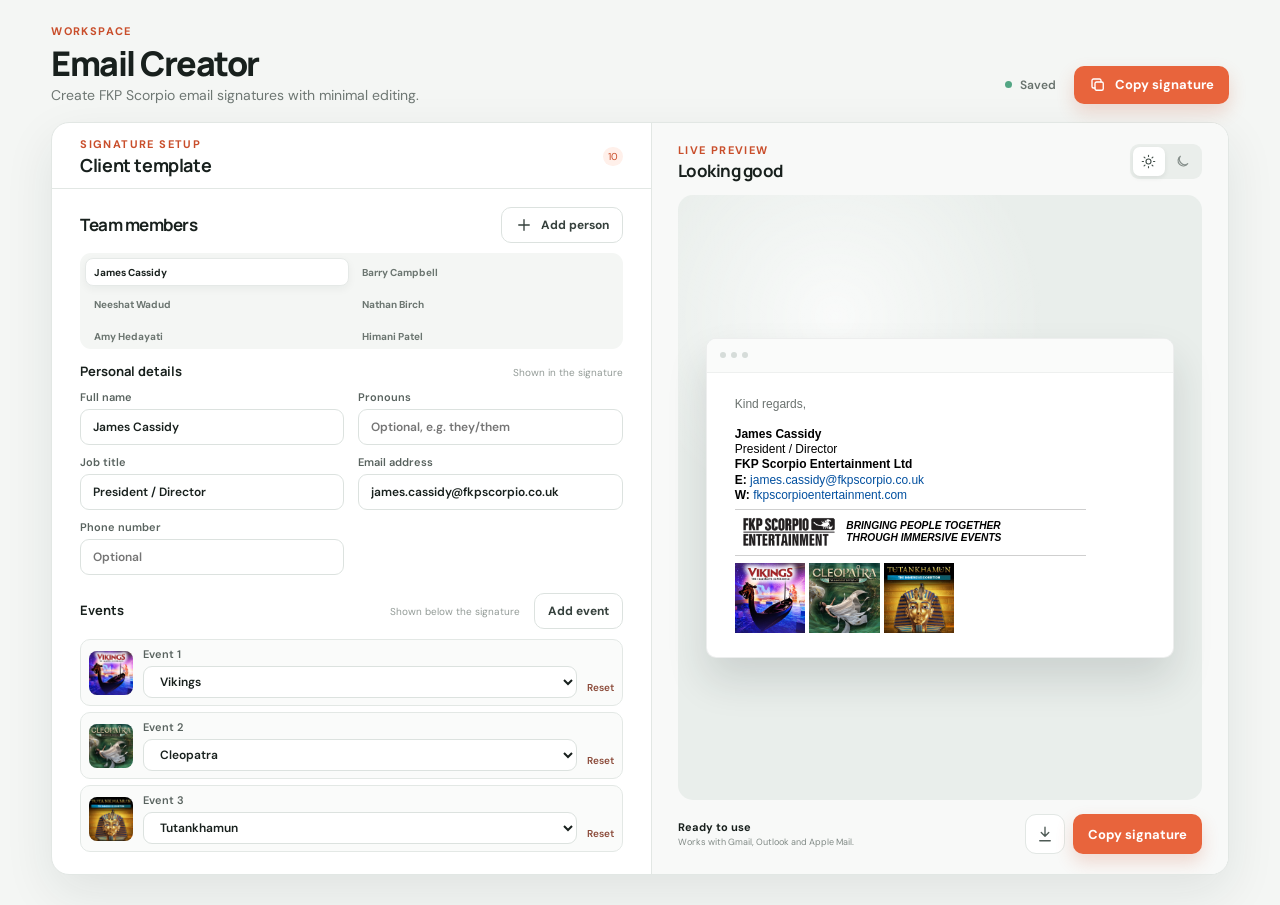
==== index.html @ 9ad5e72b "move files out of app" ====
<!doctype html>
<html lang="en">
  <head>
    <meta charset="UTF-8" />
    <meta name="viewport" content="width=device-width, initial-scale=1.0" />
    <meta
      name="description"
      content="A simple company email signature manager with live previews and email-safe HTML."
    />
    <title>Email Creator V2</title>
    <link rel="preconnect" href="https://fonts.googleapis.com" />
    <link rel="preconnect" href="https://fonts.gstatic.com" crossorigin />
    <link
      href="https://fonts.googleapis.com/css2?family=DM+Sans:wght@400;500;600;700&family=Manrope:wght@500;600;700;800&display=swap"
      rel="stylesheet"
    />
    <link rel="stylesheet" href="styles.css" />
  </head>
  <body>
    <div class="app-shell">
      <main class="main-content">
        <section class="page-heading">
          <div>
            <p class="eyebrow">Workspace</p>
            <h1>Email Creator</h1>
            <p>Create FKP Scorpio email signatures with minimal editing.</p>
          </div>
          <div class="heading-actions">
            <span class="saved-state" id="savedState">
              <span class="saved-dot"></span>
              Saved
            </span>
            <button class="button button-primary" id="copySignatureTop" type="button">
              <svg viewBox="0 0 24 24" aria-hidden="true">
                <rect x="8" y="8" width="11" height="11" rx="2"></rect>
                <path d="M16 8V6a2 2 0 0 0-2-2H6a2 2 0 0 0-2 2v8a2 2 0 0 0 2 2h2"></path>
              </svg>
              Copy signature
            </button>
          </div>
        </section>

        <div class="workspace">
          <section class="editor-panel">
            <div class="editor-header">
              <div>
                <p class="eyebrow">Signature setup</p>
                <h2>Client template</h2>
              </div>
              <span class="count-badge" id="peopleCount">3</span>
            </div>

            <div class="tab-content is-active" id="people-panel">
              <div class="panel-intro">
                <div>
                  <h2>Team members</h2>
                </div>
                <button class="button button-secondary button-small" id="addPerson" type="button">
                  <svg viewBox="0 0 24 24" aria-hidden="true"><path d="M12 5v14M5 12h14"></path></svg>
                  Add person
                </button>
              </div>

              <div class="people-strip" id="peopleStrip"></div>

              <form class="details-form" id="detailsForm">
                <div class="form-section-heading">
                  <h3>Personal details</h3>
                  <span>Shown in the signature</span>
                </div>

                <div class="form-grid">
                  <label class="field">
                    <span>Full name</span>
                    <input id="fullName" name="fullName" type="text" autocomplete="name" />
                  </label>
                  <label class="field">
                    <span>Pronouns</span>
                    <input id="pronouns" name="pronouns" type="text" placeholder="Optional, e.g. they/them" />
                  </label>
                  <label class="field">
                    <span>Job title</span>
                    <input id="jobTitle" name="jobTitle" type="text" autocomplete="organization-title" />
                  </label>
                  <label class="field">
                    <span>Email address</span>
                    <input id="email" name="email" type="email" autocomplete="email" />
                  </label>
                  <label class="field">
                    <span>Phone number</span>
                    <input id="phone" name="phone" type="tel" autocomplete="tel" placeholder="Optional" />
                  </label>
                </div>

                <div class="form-section-heading form-section-spaced">
                  <h3>Events</h3>
                  <span class="image-heading-actions">
                    <span>Shown below the signature</span>
                    <button class="button button-secondary button-small add-slot-button" id="addImageSlot" type="button">Add event</button>
                  </span>
                </div>
                <div class="image-slot-grid" id="imageSlots"></div>
              </form>
            </div>
          </section>

          <aside class="preview-panel">
            <div class="preview-heading">
              <div>
                <p class="eyebrow">Live preview</p>
                <h2>Looking good</h2>
              </div>
              <div class="view-toggle" aria-label="Preview background">
                <button class="is-active" data-preview-theme="light" type="button" aria-label="Light background">
                  <svg viewBox="0 0 24 24" aria-hidden="true"><circle cx="12" cy="12" r="4"></circle><path d="M12 2v2M12 20v2M4.93 4.93l1.42 1.42M17.66 17.66l1.41 1.41M2 12h2M20 12h2M4.93 19.07l1.42-1.42M17.66 6.34l1.41-1.41"></path></svg>
                </button>
                <button data-preview-theme="dark" type="button" aria-label="Dark background">
                  <svg viewBox="0 0 24 24" aria-hidden="true"><path d="M20.4 15.4A8.5 8.5 0 0 1 8.6 3.6 8.5 8.5 0 1 0 20.4 15.4Z"></path></svg>
                </button>
              </div>
            </div>

            <div class="email-stage" id="emailStage">
              <div class="email-card">
                <div class="email-chrome">
                  <span></span><span></span><span></span>
                </div>
                <div class="email-body">
                  <p>Kind regards,</p>
                  <div id="signaturePreview"></div>
                </div>
              </div>
            </div>

            <div class="preview-footer">
              <div>
                <strong>Ready to use</strong>
                <span>Works with Gmail, Outlook and Apple Mail.</span>
              </div>
              <div class="preview-actions">
                <button class="icon-button" id="downloadHtml" type="button" aria-label="Download HTML">
                  <svg viewBox="0 0 24 24" aria-hidden="true">
                    <path d="M12 3v12M7 10l5 5 5-5"></path>
                    <path d="M5 21h14"></path>
                  </svg>
                </button>
                <button class="button button-primary" id="copySignature" type="button">Copy signature</button>
              </div>
            </div>
          </aside>
        </div>
      </main>
    </div>

    <div class="toast" id="toast" role="status" aria-live="polite">
      <svg viewBox="0 0 24 24" aria-hidden="true"><path d="m5 12 4 4L19 6"></path></svg>
      <span>Signature copied</span>
    </div>

    <script src="app.js"></script>
  </body>
</html>
---- styles.css ----
:root {
  --ink: #18201d;
  --muted: #6e7773;
  --line: #e2e7e4;
  --soft-line: #edf0ee;
  --paper: #ffffff;
  --canvas: #f4f6f4;
  --accent: #e8643c;
  --accent-dark: #c94e2b;
  --accent-soft: #fff0ea;
  --green: #26634f;
  --shadow: 0 18px 50px rgba(26, 48, 39, 0.09);
}

* {
  box-sizing: border-box;
}

body {
  margin: 0;
  min-width: 320px;
  min-height: 100vh;
  color: var(--ink);
  background: var(--canvas);
  font-family: "DM Sans", sans-serif;
  -webkit-font-smoothing: antialiased;
}

button,
input,
select {
  font: inherit;
}

button,
.upload-button {
  -webkit-tap-highlight-color: transparent;
}

button:focus-visible,
input:focus-visible,
select:focus-visible,
.upload-button:focus-within {
  outline: 3px solid rgba(232, 100, 60, 0.2);
  outline-offset: 2px;
}

.app-shell {
  min-height: 100vh;
}

.heading-actions,
.preview-actions {
  display: flex;
  align-items: center;
}

.icon-button {
  width: 40px;
  height: 40px;
  display: inline-grid;
  place-items: center;
  color: #4e5a55;
  background: #fff;
  border: 1px solid var(--line);
  border-radius: 11px;
  cursor: pointer;
  transition: 160ms ease;
}

.icon-button:hover {
  color: var(--ink);
  border-color: #cbd3cf;
  transform: translateY(-1px);
}

.icon-button svg,
.button svg,
.view-toggle svg,
.toast svg {
  width: 18px;
  height: 18px;
  fill: none;
  stroke: currentColor;
  stroke-linecap: round;
  stroke-linejoin: round;
  stroke-width: 1.8;
}

.main-content {
  width: min(1440px, 100%);
  margin: 0 auto;
  padding: 24px clamp(24px, 4vw, 64px) 30px;
}

.page-heading {
  display: flex;
  align-items: flex-end;
  justify-content: space-between;
  gap: 24px;
  margin-bottom: 18px;
}

.eyebrow {
  margin: 0 0 7px;
  color: var(--accent-dark);
  font-size: 11px;
  font-weight: 700;
  letter-spacing: 1.4px;
  text-transform: uppercase;
}

h1,
h2,
h3,
p {
  margin-top: 0;
}

h1 {
  margin-bottom: 4px;
  font: 800 clamp(27px, 3vw, 34px)/1.08 "Manrope", sans-serif;
  letter-spacing: -1.5px;
}

.page-heading > div > p:last-child {
  margin: 0;
  color: var(--muted);
  font-size: 14px;
}

.heading-actions {
  gap: 18px;
}

.saved-state {
  display: inline-flex;
  align-items: center;
  gap: 8px;
  color: #68726d;
  font-size: 12px;
  font-weight: 600;
}

.saved-dot {
  width: 7px;
  height: 7px;
  background: #53a684;
  border-radius: 50%;
}

.button {
  min-height: 38px;
  padding: 0 15px;
  display: inline-flex;
  align-items: center;
  justify-content: center;
  gap: 8px;
  border: 0;
  border-radius: 10px;
  font-size: 13px;
  font-weight: 700;
  cursor: pointer;
  transition: 160ms ease;
}

.button:hover {
  transform: translateY(-1px);
}

.button-primary {
  color: #fff;
  background: var(--accent);
  box-shadow: 0 8px 18px rgba(207, 78, 43, 0.2);
}

.button-primary:hover {
  background: var(--accent-dark);
}

.button-secondary {
  color: #36413d;
  background: #fff;
  border: 1px solid #dce2df;
}

.button-secondary:hover {
  border-color: #c7d0cb;
}

.button-small {
  min-height: 36px;
  padding: 0 13px;
  font-size: 12px;
}

.workspace {
  min-height: 0;
  display: grid;
  grid-template-columns: minmax(540px, 1.02fr) minmax(470px, 0.98fr);
  background: var(--paper);
  border: 1px solid var(--line);
  border-radius: 18px;
  box-shadow: var(--shadow);
  overflow: hidden;
}

.editor-panel {
  min-width: 0;
  border-right: 1px solid var(--line);
}

.editor-header {
  min-height: 54px;
  padding: 14px 28px 12px;
  display: flex;
  align-items: center;
  justify-content: space-between;
  gap: 18px;
  border-bottom: 1px solid var(--line);
}

.editor-header .eyebrow {
  margin-bottom: 4px;
}

.editor-header h2 {
  margin: 0;
  font: 700 18px/1.2 "Manrope", sans-serif;
  letter-spacing: -0.4px;
}

.tabs {
  height: 68px;
  padding: 0 32px;
  display: flex;
  align-items: flex-end;
  gap: 30px;
  border-bottom: 1px solid var(--line);
}

.tab {
  height: 68px;
  padding: 3px 0 0;
  position: relative;
  display: inline-flex;
  align-items: center;
  gap: 7px;
  color: #7b8580;
  background: none;
  border: 0;
  font-size: 13px;
  font-weight: 700;
  cursor: pointer;
}

.tab::after {
  content: "";
  height: 2px;
  position: absolute;
  right: 0;
  bottom: -1px;
  left: 0;
  background: transparent;
  border-radius: 2px 2px 0 0;
}

.tab.is-active {
  color: var(--ink);
}

.tab.is-active::after {
  background: var(--accent);
}

.count-badge {
  min-width: 19px;
  height: 19px;
  padding: 0 5px;
  display: inline-grid;
  place-items: center;
  color: var(--accent-dark);
  background: var(--accent-soft);
  border-radius: 20px;
  font-size: 10px;
}

.tab-content {
  display: none;
  padding: 18px 28px 22px;
}

.tab-content.is-active {
  display: block;
  animation: panelIn 180ms ease;
}

@keyframes panelIn {
  from {
    opacity: 0;
    transform: translateY(4px);
  }
}

.panel-intro {
  display: flex;
  align-items: center;
  justify-content: space-between;
  gap: 20px;
  margin-bottom: 10px;
}

.panel-intro h2,
.preview-heading h2 {
  margin-bottom: 0;
  font: 700 17px/1.2 "Manrope", sans-serif;
  letter-spacing: -0.5px;
}

.panel-intro p {
  margin: 0;
  color: var(--muted);
  font-size: 12px;
}

.people-strip {
  margin-bottom: 14px;
  padding: 5px;
  display: grid;
  grid-template-columns: repeat(2, minmax(0, 1fr));
  gap: 4px;
  background: #f4f6f4;
  border-radius: 11px;
  max-height: 96px;
  overflow-y: auto;
}

.person-card {
  min-width: 0;
  min-height: 28px;
  padding: 5px 8px;
  display: flex;
  align-items: center;
  color: #6b7570;
  background: transparent;
  border: 1px solid transparent;
  border-radius: 8px;
  text-align: left;
  font-size: 10px;
  font-weight: 700;
  cursor: pointer;
}

.person-card:hover {
  background: rgba(255, 255, 255, 0.6);
}

.person-card.is-active {
  color: var(--ink);
  background: #fff;
  border-color: #e5e9e7;
  box-shadow: 0 3px 8px rgba(28, 45, 38, 0.05);
}

.person-card span {
  overflow: hidden;
  text-overflow: ellipsis;
  white-space: nowrap;
}

.form-section-heading {
  margin-bottom: 10px;
  display: flex;
  align-items: baseline;
  justify-content: space-between;
}

.form-section-heading h3 {
  margin: 0;
  font: 700 13px/1.3 "Manrope", sans-serif;
}

.form-section-heading span {
  color: #939b97;
  font-size: 10px;
}

.image-heading-actions {
  display: inline-flex;
  align-items: center;
  gap: 14px;
}

.form-section-spaced {
  margin-top: 18px;
}

.form-grid {
  display: grid;
  grid-template-columns: repeat(2, minmax(0, 1fr));
  gap: 10px 14px;
}

.form-grid-single {
  grid-template-columns: 1fr;
}

.field {
  min-width: 0;
  display: grid;
  gap: 5px;
  color: #59635f;
  font-size: 11px;
  font-weight: 600;
}

.field input,
.field select {
  width: 100%;
  height: 36px;
  padding: 0 12px;
  color: var(--ink);
  background: #fff;
  border: 1px solid #dce2df;
  border-radius: 9px;
  font-size: 12px;
  outline: none;
  transition: 150ms ease;
}

.field input:hover,
.field select:hover {
  border-color: #cbd4cf;
}

.field input:focus,
.field select:focus {
  border-color: var(--accent);
  box-shadow: 0 0 0 3px rgba(232, 100, 60, 0.1);
}

.color-input-wrap {
  display: grid;
  grid-template-columns: 43px 1fr;
  gap: 8px;
}

.color-input-wrap input[type="color"] {
  padding: 5px;
  cursor: pointer;
}

.photo-control {
  padding: 14px;
  display: flex;
  align-items: center;
  gap: 15px;
  background: #fafbfa;
  border: 1px dashed #d8dfdb;
  border-radius: 12px;
}

.image-slot-grid {
  display: grid;
  grid-template-columns: 1fr;
  gap: 6px;
}

.image-slot {
  min-width: 0;
  padding: 7px 8px;
  display: grid;
  grid-template-columns: 44px minmax(0, 1fr);
  align-items: center;
  gap: 10px;
  background: #fafbfa;
  border: 1px solid #e3e8e5;
  border-radius: 10px;
}

.image-slot-preview {
  width: 44px;
  aspect-ratio: 1;
  display: grid;
  place-items: center;
  overflow: hidden;
  color: #fff;
  background: var(--slot-color, #26634f);
  border-radius: 8px;
  text-align: center;
  font: 800 8px/1.1 "Manrope", sans-serif;
  text-transform: uppercase;
}

.image-slot-preview img {
  width: 100%;
  height: 100%;
  display: block;
  object-fit: cover;
}

.event-slot-main {
  min-width: 0;
  display: grid;
  grid-template-columns: minmax(0, 1fr) auto;
  align-items: end;
  gap: 10px;
}

.image-slot .photo-actions {
  margin-top: 0;
  justify-content: flex-end;
}

.image-slot .field {
  gap: 5px;
}

.image-slot .field input,
.image-slot .field select {
  height: 32px;
}

.photo-preview {
  width: 58px;
  height: 58px;
  flex: 0 0 58px;
  display: grid;
  place-items: center;
  color: #fff;
  background: var(--green);
  border-radius: 50%;
  overflow: hidden;
  font-size: 15px;
  font-weight: 700;
}

.photo-preview img {
  width: 100%;
  height: 100%;
  object-fit: cover;
}

.photo-copy {
  min-width: 0;
  display: grid;
  gap: 3px;
}

.photo-copy > strong {
  font-size: 11px;
}

.photo-copy > span {
  color: #8a938f;
  font-size: 9px;
}

.photo-actions {
  margin-top: 7px;
  display: flex;
  align-items: center;
  gap: 13px;
}

.upload-button input {
  width: 1px;
  height: 1px;
  position: absolute;
  opacity: 0;
}

.text-button {
  padding: 4px 0;
  color: #8b4a39;
  background: transparent;
  border: 0;
  font-size: 10px;
  font-weight: 600;
  cursor: pointer;
}

.logo-preview {
  min-width: 145px;
  height: 58px;
  padding: 0 13px;
  display: flex;
  align-items: center;
  gap: 8px;
  background: #fff;
  border: 1px solid var(--soft-line);
  border-radius: 8px;
  overflow: hidden;
  font: 700 13px "Manrope", sans-serif;
}

.logo-preview strong {
  font: 900 12px/1 "Manrope", sans-serif;
  letter-spacing: -0.5px;
}

.logo-preview > img {
  max-width: 115px;
  max-height: 42px;
  object-fit: contain;
}

.preview-panel {
  min-width: 0;
  padding: 20px 26px 20px;
  display: flex;
  flex-direction: column;
  background: #f8f9f8;
}

.preview-heading {
  display: flex;
  align-items: center;
  justify-content: space-between;
}

.preview-heading .eyebrow {
  margin-bottom: 4px;
}

.view-toggle {
  padding: 3px;
  display: flex;
  gap: 2px;
  background: #eaeeeb;
  border-radius: 9px;
}

.view-toggle button {
  width: 32px;
  height: 29px;
  display: grid;
  place-items: center;
  color: #87908c;
  background: transparent;
  border: 0;
  border-radius: 7px;
  cursor: pointer;
}

.view-toggle button.is-active {
  color: #44504b;
  background: #fff;
  box-shadow: 0 2px 5px rgba(27, 43, 36, 0.08);
}

.view-toggle svg {
  width: 15px;
  height: 15px;
}

.email-stage {
  min-height: 350px;
  margin: 14px 0;
  padding: clamp(16px, 3vw, 28px);
  flex: 1;
  display: flex;
  align-items: center;
  justify-content: center;
  background:
    radial-gradient(circle at 30% 20%, rgba(255, 255, 255, 0.75), transparent 34%),
    #e9eeeb;
  border-radius: 15px;
  transition: 180ms ease;
}

.email-stage.is-dark {
  background:
    radial-gradient(circle at 30% 20%, rgba(255, 255, 255, 0.07), transparent 34%),
    #2c3531;
}

.email-card {
  width: 100%;
  max-width: 520px;
  min-height: 245px;
  background: #fff;
  border: 1px solid rgba(33, 48, 42, 0.08);
  border-radius: 10px;
  box-shadow: 0 22px 40px rgba(31, 45, 39, 0.14);
  overflow: hidden;
}

.email-chrome {
  height: 34px;
  padding: 0 13px;
  display: flex;
  align-items: center;
  gap: 5px;
  background: #fafbfa;
  border-bottom: 1px solid #eef0ef;
}

.email-chrome span {
  width: 6px;
  height: 6px;
  background: #d6dcd9;
  border-radius: 50%;
}

.email-body {
  padding: 24px 28px;
  overflow-x: auto;
}

.email-body > p {
  margin: 0 0 16px;
  color: #6b726f;
  font-family: Arial, sans-serif;
  font-size: 12px;
}

#signaturePreview {
  zoom: 0.9;
}

.preview-footer {
  display: flex;
  align-items: center;
  justify-content: space-between;
  gap: 20px;
}

.preview-footer > div:first-child {
  display: grid;
  gap: 2px;
}

.preview-footer strong {
  font-size: 11px;
}

.preview-footer span {
  color: #818a86;
  font-size: 9px;
}

.preview-actions {
  gap: 8px;
}

.preview-actions .button {
  min-height: 40px;
}

.toast {
  min-width: 190px;
  padding: 13px 18px;
  position: fixed;
  right: 24px;
  bottom: 24px;
  z-index: 10;
  display: flex;
  align-items: center;
  gap: 10px;
  color: #fff;
  background: #1e2b26;
  border-radius: 11px;
  box-shadow: 0 14px 28px rgba(20, 32, 27, 0.22);
  font-size: 12px;
  font-weight: 600;
  opacity: 0;
  pointer-events: none;
  transform: translateY(12px);
  transition: 180ms ease;
}

.toast.is-visible {
  opacity: 1;
  transform: translateY(0);
}

.toast svg {
  width: 17px;
  color: #7ee0b8;
}

@media (max-width: 1120px) {
  .workspace {
    grid-template-columns: 1fr;
  }

  .editor-panel {
    border-right: 0;
    border-bottom: 1px solid var(--line);
  }

  .preview-panel {
    min-height: 660px;
  }
}

@media (min-width: 1121px) and (max-height: 820px) {
  .main-content {
    padding-top: 18px;
    padding-bottom: 22px;
  }

  .page-heading {
    margin-bottom: 14px;
  }

  .page-heading > div > p:last-child,
  .preview-footer > div:first-child span {
    display: none;
  }

  .email-stage {
    min-height: 310px;
  }

  .people-strip {
    max-height: 84px;
  }

  .form-section-spaced {
    margin-top: 14px;
  }
}

@media (max-width: 700px) {
  .main-content {
    padding: 30px 14px 36px;
  }

  .page-heading {
    align-items: flex-start;
  }

  .heading-actions .saved-state {
    display: none;
  }

  .heading-actions .button {
    width: 42px;
    padding: 0;
    font-size: 0;
  }

  .workspace {
    border-radius: 14px;
  }

  .tabs,
  .editor-header {
    padding: 0 20px;
    gap: 24px;
  }

  .editor-header {
    min-height: 76px;
    padding-top: 18px;
    padding-bottom: 16px;
  }

  .tab-content,
  .preview-panel {
    padding-right: 20px;
    padding-left: 20px;
  }

  .panel-intro {
    align-items: center;
  }

  .people-strip {
    grid-template-columns: 1fr;
  }

  .form-grid {
    grid-template-columns: 1fr;
  }

  .image-slot-grid {
    grid-template-columns: 1fr;
  }

  .preview-panel {
    min-height: 600px;
  }

  .email-stage {
    min-height: 400px;
    padding: 16px;
  }

  .email-body {
    padding: 28px 20px;
    overflow-x: auto;
  }

  .preview-footer {
    align-items: flex-end;
  }

  .preview-footer > div:first-child span {
    display: none;
  }
}

@media (max-width: 440px) {
  .page-heading > div > p:last-child,
  .preview-footer > div:first-child {
    display: none;
  }

  h1 {
    font-size: 29px;
  }

  .panel-intro .button {
    width: 36px;
    padding: 0;
    font-size: 0;
  }

  .email-body {
    padding-right: 14px;
    padding-left: 14px;
    overflow: hidden;
  }

  #signaturePreview {
    width: 250%;
    margin-bottom: -34px;
    zoom: 1;
    transform: scale(0.4);
    transform-origin: top left;
  }

  .preview-footer {
    justify-content: flex-end;
  }
}
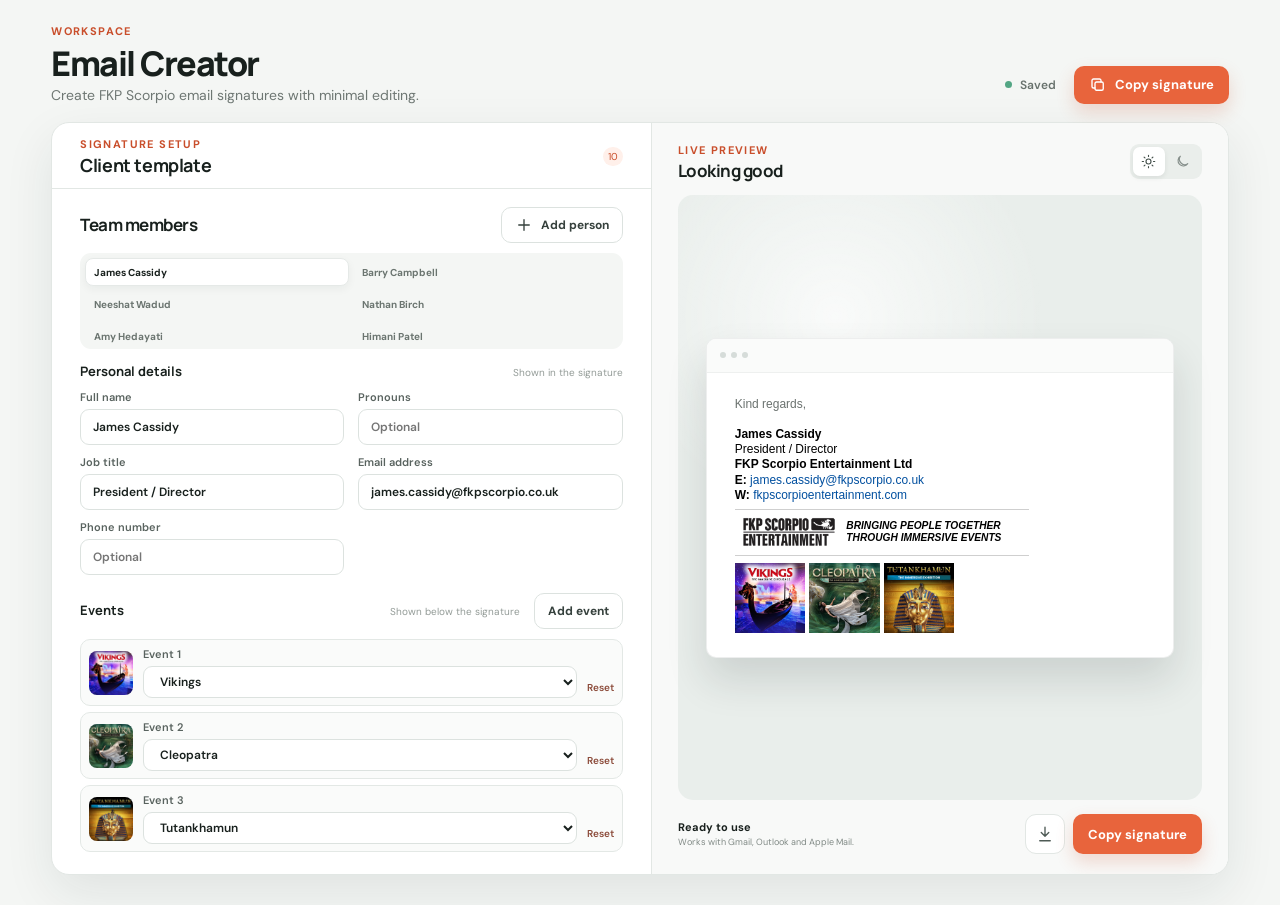
==== commit 594d91b8: "update" ====
--- a/index.html
+++ b/index.html
@@ -76,7 +76,7 @@
                   </label>
                   <label class="field">
                     <span>Pronouns</span>
-                    <input id="pronouns" name="pronouns" type="text" placeholder="Optional, e.g. they/them" />
+                    <input id="pronouns" name="pronouns" type="text" placeholder="Optional" />
                   </label>
                   <label class="field">
                     <span>Job title</span>
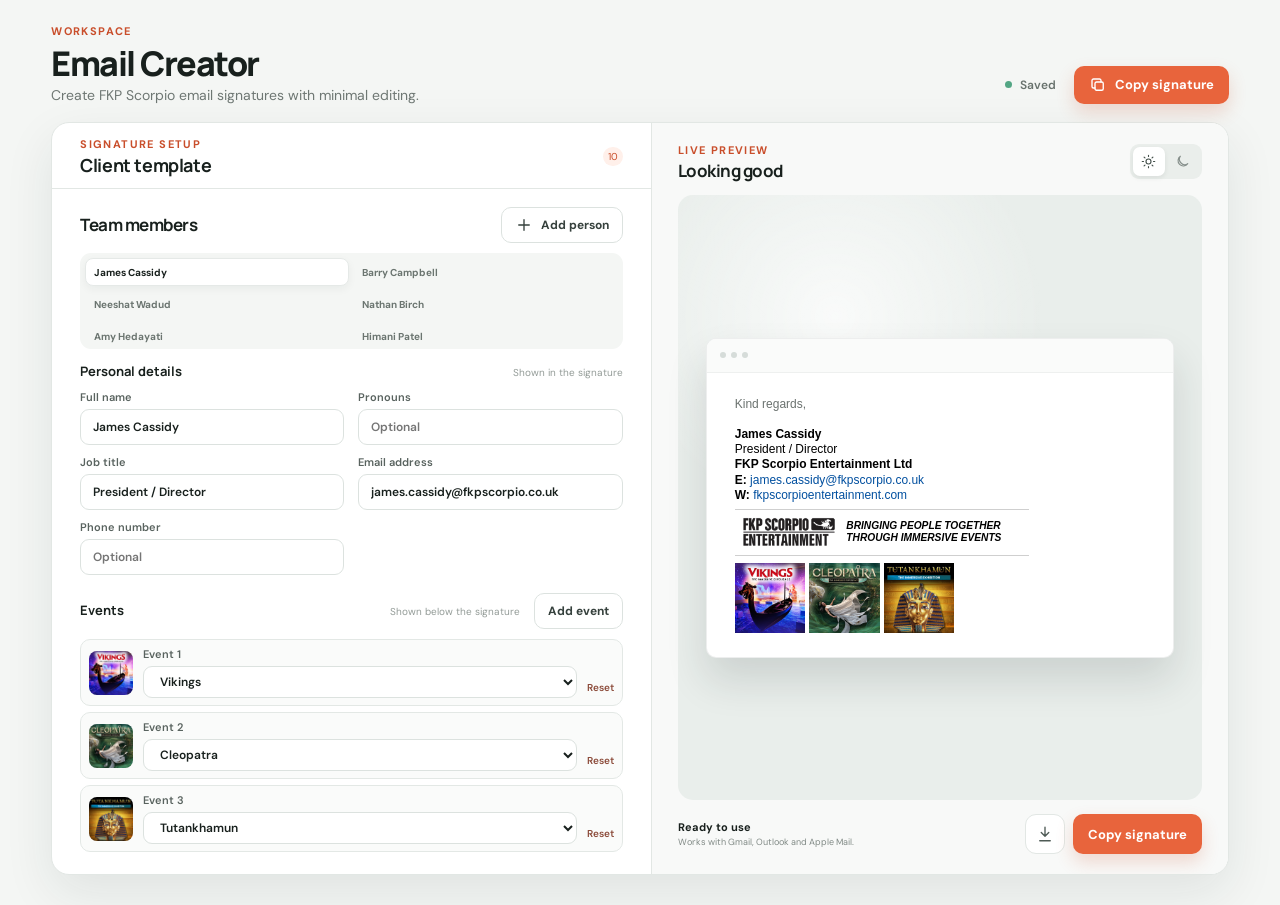
==== commit 15278e60: "Refresh deployed app cache" ====
--- a/index.html
+++ b/index.html
@@ -157,6 +157,6 @@
       <span>Signature copied</span>
     </div>
 
-    <script src="app.js"></script>
+    <script src="app.js?v=20260620"></script>
   </body>
 </html>
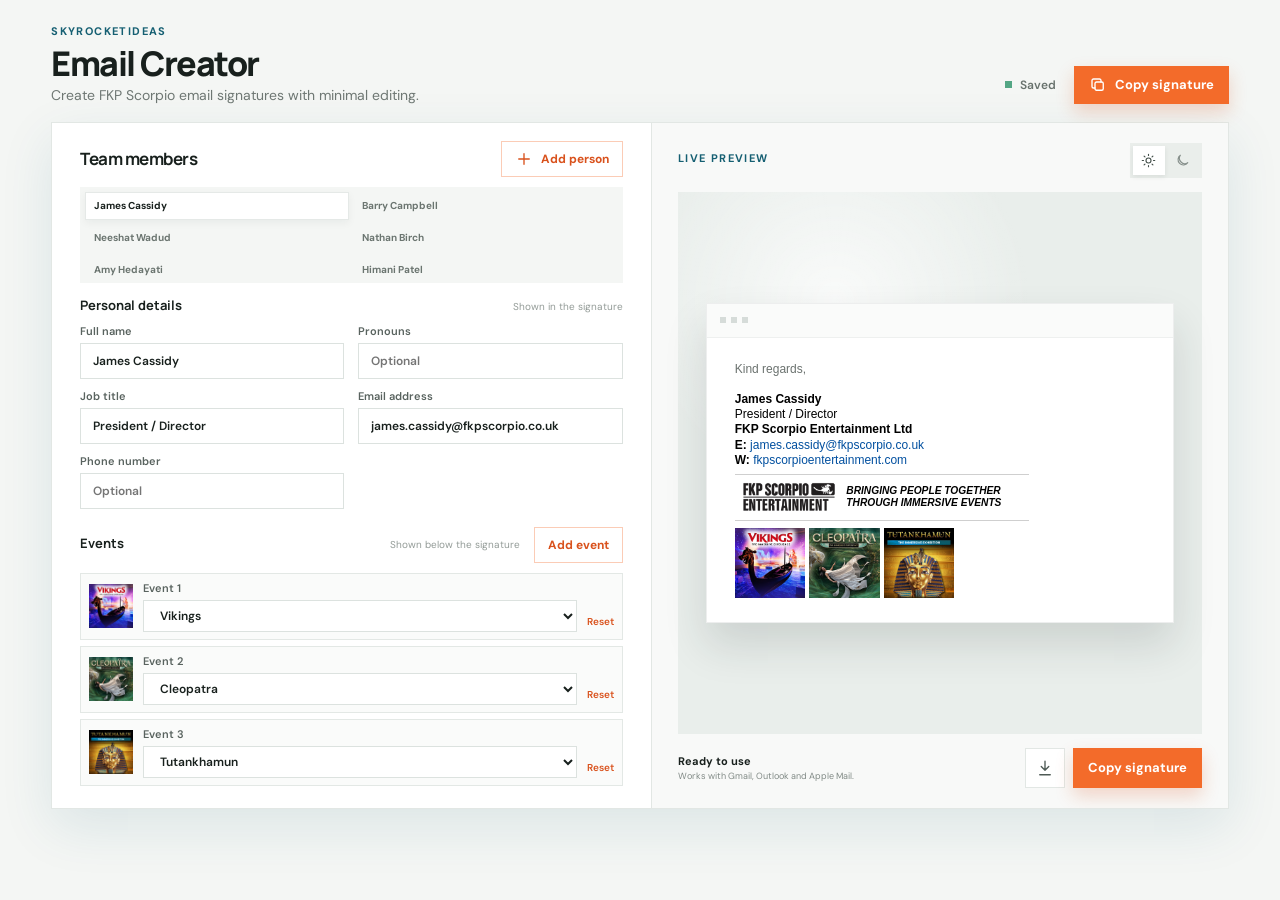
==== commit 55f10129: "update ui" ====
--- a/index.html
+++ b/index.html
@@ -21,7 +21,7 @@
       <main class="main-content">
         <section class="page-heading">
           <div>
-            <p class="eyebrow">Workspace</p>
+            <p class="eyebrow">SKYROCKETIDEAS</p>
             <h1>Email Creator</h1>
             <p>Create FKP Scorpio email signatures with minimal editing.</p>
           </div>
@@ -42,13 +42,7 @@
 
         <div class="workspace">
           <section class="editor-panel">
-            <div class="editor-header">
-              <div>
-                <p class="eyebrow">Signature setup</p>
-                <h2>Client template</h2>
-              </div>
-              <span class="count-badge" id="peopleCount">3</span>
-            </div>
+            <span class="count-badge is-hidden" id="peopleCount">3</span>
 
             <div class="tab-content is-active" id="people-panel">
               <div class="panel-intro">
@@ -106,10 +100,7 @@
 
           <aside class="preview-panel">
             <div class="preview-heading">
-              <div>
-                <p class="eyebrow">Live preview</p>
-                <h2>Looking good</h2>
-              </div>
+              <p class="eyebrow">Live preview</p>
               <div class="view-toggle" aria-label="Preview background">
                 <button class="is-active" data-preview-theme="light" type="button" aria-label="Light background">
                   <svg viewBox="0 0 24 24" aria-hidden="true"><circle cx="12" cy="12" r="4"></circle><path d="M12 2v2M12 20v2M4.93 4.93l1.42 1.42M17.66 17.66l1.41 1.41M2 12h2M20 12h2M4.93 19.07l1.42-1.42M17.66 6.34l1.41-1.41"></path></svg>
--- a/styles.css
+++ b/styles.css
@@ -5,11 +5,14 @@
   --soft-line: #edf0ee;
   --paper: #ffffff;
   --canvas: #f4f6f4;
-  --accent: #e8643c;
-  --accent-dark: #c94e2b;
-  --accent-soft: #fff0ea;
-  --green: #26634f;
-  --shadow: 0 18px 50px rgba(26, 48, 39, 0.09);
+  --accent: #23758b;
+  --accent-dark: #155f72;
+  --accent-soft: #e8f3f6;
+  --button: #f36b2a;
+  --button-dark: #d9521d;
+  --button-soft: #fff0e8;
+  --green: #23758b;
+  --shadow: 0 18px 50px rgba(21, 95, 114, 0.11);
 }
 
 * {
@@ -41,7 +44,7 @@
 input:focus-visible,
 select:focus-visible,
 .upload-button:focus-within {
-  outline: 3px solid rgba(232, 100, 60, 0.2);
+  outline: 3px solid rgba(35, 117, 139, 0.22);
   outline-offset: 2px;
 }
 
@@ -170,22 +173,23 @@
 
 .button-primary {
   color: #fff;
-  background: var(--accent);
-  box-shadow: 0 8px 18px rgba(207, 78, 43, 0.2);
+  background: var(--button);
+  box-shadow: 0 8px 18px rgba(217, 82, 29, 0.22);
 }
 
 .button-primary:hover {
-  background: var(--accent-dark);
+  background: var(--button-dark);
 }
 
 .button-secondary {
-  color: #36413d;
+  color: var(--button-dark);
   background: #fff;
-  border: 1px solid #dce2df;
+  border: 1px solid rgba(243, 107, 42, 0.34);
 }
 
 .button-secondary:hover {
-  border-color: #c7d0cb;
+  border-color: var(--button);
+  background: var(--button-soft);
 }
 
 .button-small {
@@ -283,6 +287,10 @@
   background: var(--accent-soft);
   border-radius: 20px;
   font-size: 10px;
+}
+
+.is-hidden {
+  display: none !important;
 }
 
 .tab-content {
@@ -436,7 +444,7 @@
 .field input:focus,
 .field select:focus {
   border-color: var(--accent);
-  box-shadow: 0 0 0 3px rgba(232, 100, 60, 0.1);
+  box-shadow: 0 0 0 3px rgba(35, 117, 139, 0.12);
 }
 
 .color-input-wrap {
@@ -572,7 +580,7 @@
 
 .text-button {
   padding: 4px 0;
-  color: #8b4a39;
+  color: var(--button-dark);
   background: transparent;
   border: 0;
   font-size: 10px;
@@ -614,6 +622,7 @@
 }
 
 .preview-heading {
+  min-height: 34px;
   display: flex;
   align-items: center;
   justify-content: space-between;
@@ -780,6 +789,28 @@
   color: #7ee0b8;
 }
 
+.icon-button,
+.button,
+.workspace,
+.tab::after,
+.count-badge,
+.people-strip,
+.person-card,
+.field input,
+.field select,
+.photo-control,
+.image-slot,
+.image-slot-preview,
+.photo-preview,
+.logo-preview,
+.view-toggle,
+.view-toggle button,
+.email-stage,
+.email-card,
+.toast {
+  border-radius: 0;
+}
+
 @media (max-width: 1120px) {
   .workspace {
     grid-template-columns: 1fr;
@@ -937,3 +968,27 @@
     justify-content: flex-end;
   }
 }
+
+.icon-button,
+.button,
+.workspace,
+.tab::after,
+.count-badge,
+.people-strip,
+.person-card,
+.field input,
+.field select,
+.photo-control,
+.image-slot,
+.image-slot-preview,
+.photo-preview,
+.logo-preview,
+.view-toggle,
+.view-toggle button,
+.email-stage,
+.email-card,
+.toast,
+.saved-dot,
+.email-chrome span {
+  border-radius: 0;
+}
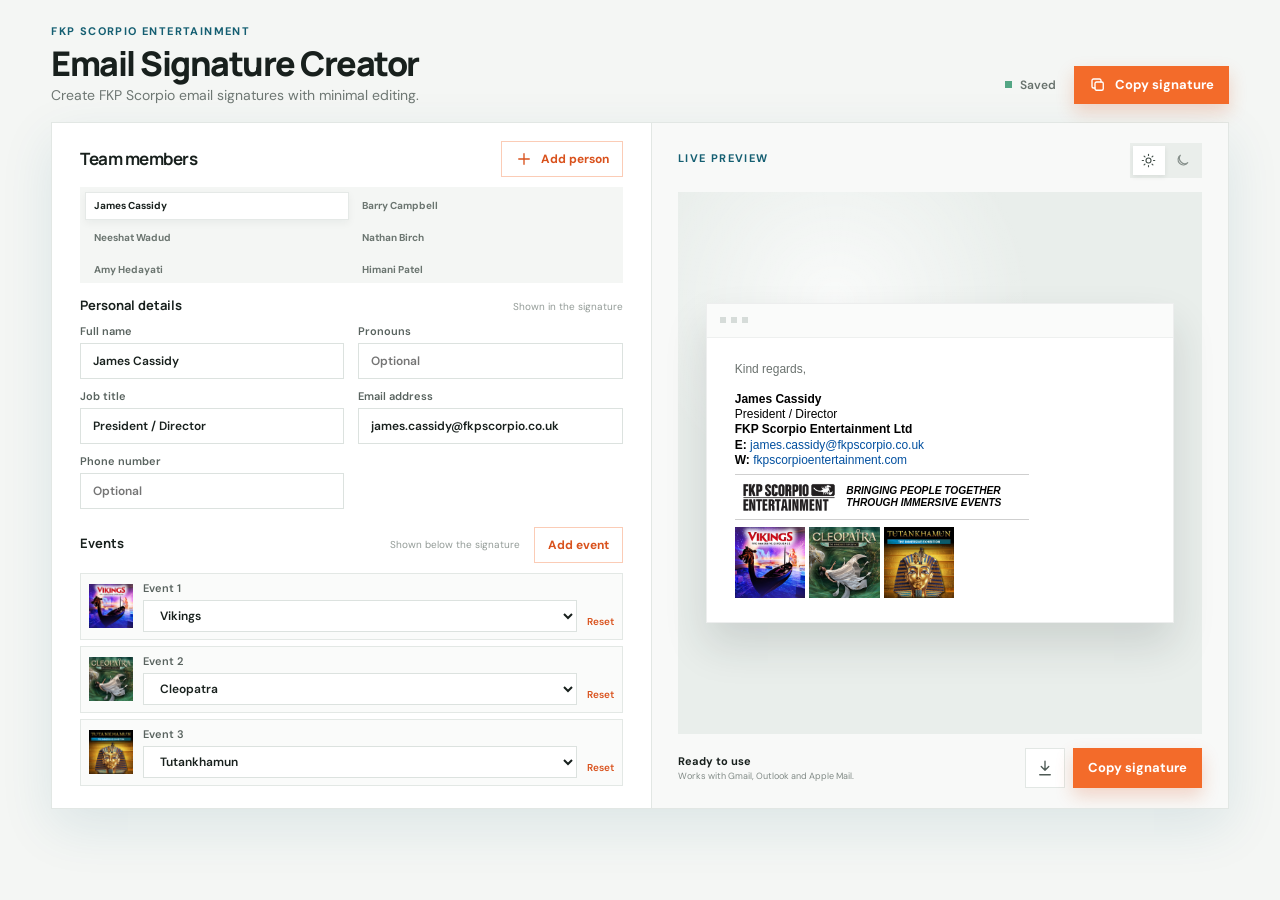
==== commit 7d693878: "update title" ====
--- a/index.html
+++ b/index.html
@@ -7,7 +7,7 @@
       name="description"
       content="A simple company email signature manager with live previews and email-safe HTML."
     />
-    <title>Email Creator V2</title>
+    <title>FKP Scorpio Entertainment — Email Signature Creator</title>
     <link rel="preconnect" href="https://fonts.googleapis.com" />
     <link rel="preconnect" href="https://fonts.gstatic.com" crossorigin />
     <link
@@ -21,8 +21,8 @@
       <main class="main-content">
         <section class="page-heading">
           <div>
-            <p class="eyebrow">SKYROCKETIDEAS</p>
-            <h1>Email Creator</h1>
+            <p class="eyebrow">FKP Scorpio Entertainment</p>
+            <h1>Email Signature Creator</h1>
             <p>Create FKP Scorpio email signatures with minimal editing.</p>
           </div>
           <div class="heading-actions">
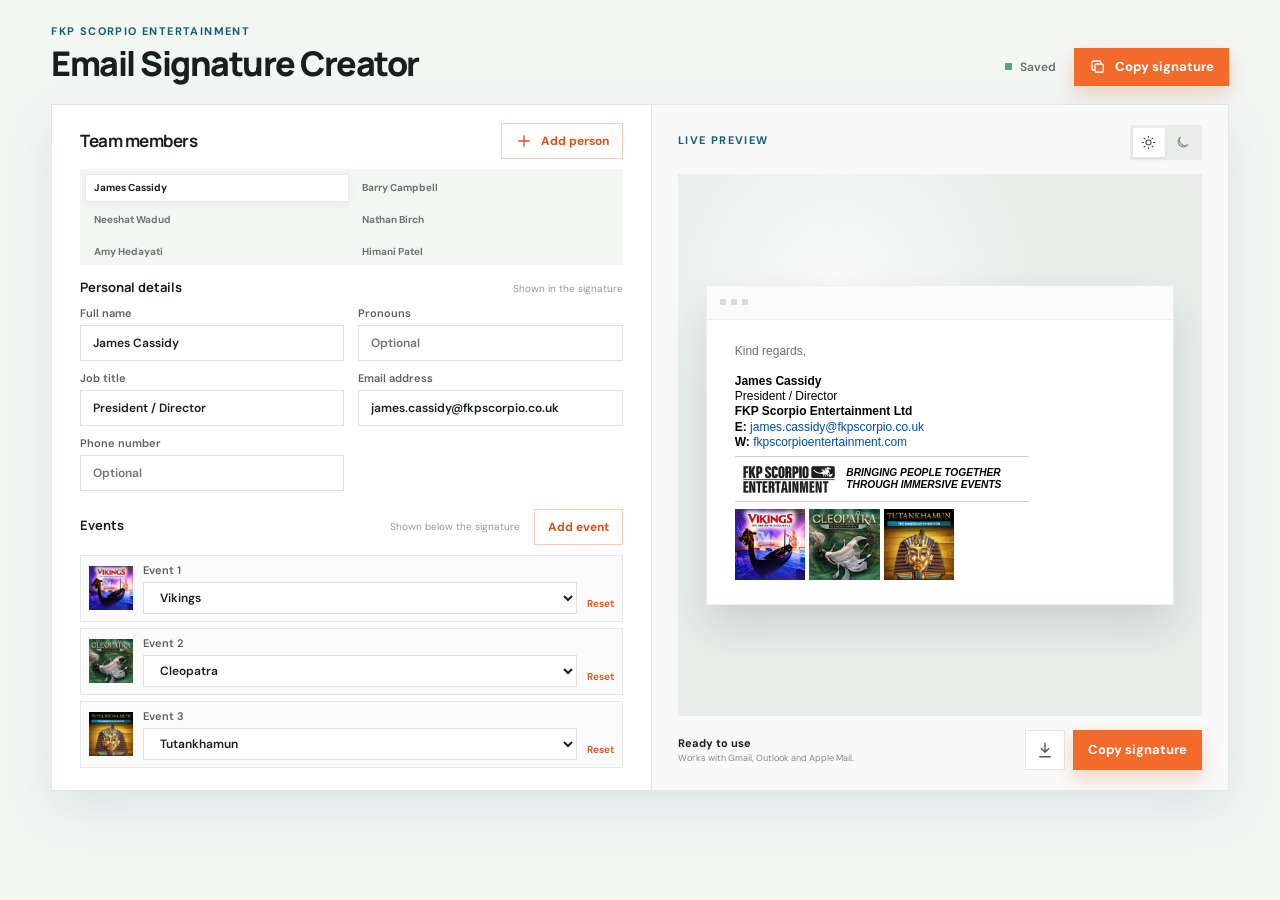
==== commit 5c61eb96: "remove descriptor" ====
--- a/index.html
+++ b/index.html
@@ -23,7 +23,6 @@
           <div>
             <p class="eyebrow">FKP Scorpio Entertainment</p>
             <h1>Email Signature Creator</h1>
-            <p>Create FKP Scorpio email signatures with minimal editing.</p>
           </div>
           <div class="heading-actions">
             <span class="saved-state" id="savedState">
